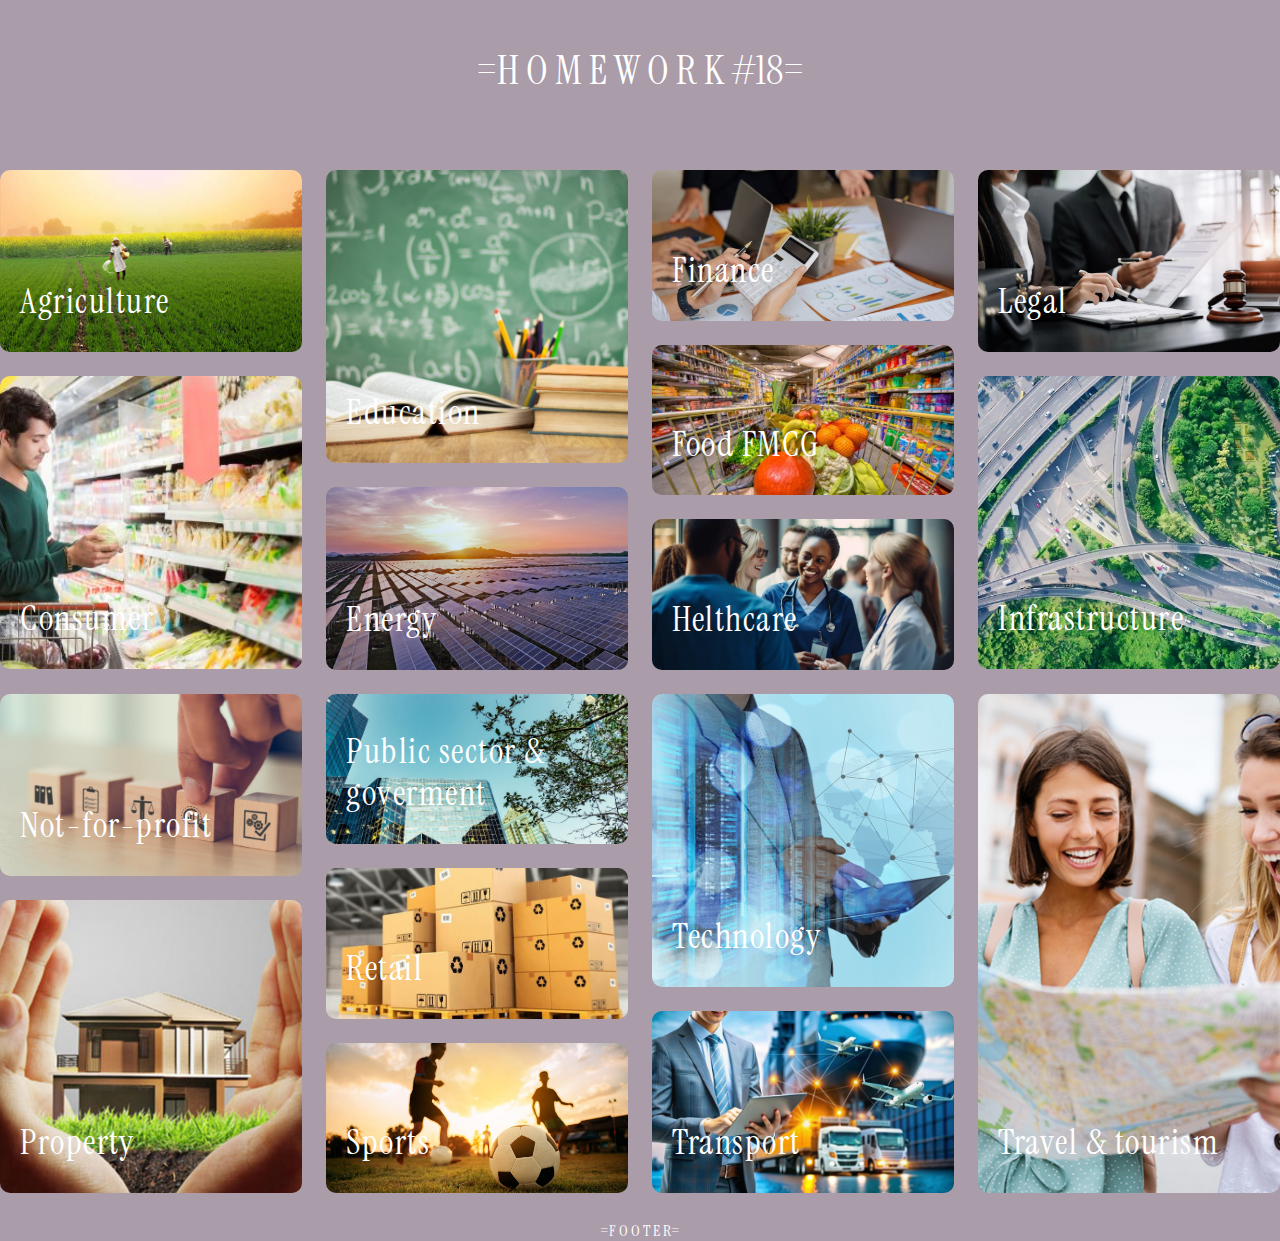
==== lesson__18/index.html @ 0cf14212 "Add files via upload" ====
<!DOCTYPE html>

<html lang="en">
	<head>
	
		<meta charset="UTF-8">
		<meta name="viewport" content="width=device-width, initial-scale=1.0">
		<link rel="stylesheet" href="css/style.css">
		<title>Lesson 18</title>
	</head>
	<body>
		<div class="wrapper">
			<header class="header">
				<div class="header__container">
					<h1 class="header__title">=H O M E W O R K #18=</h1>

				</div>
			</header>
			<main class="grid">
		
						<div class="grid__items">
								<div class="grid__item item">
						   <div class="item__content">   
							 <img class="item__image" src="img/agriculture.png" alt="image">
							 <div class="item__title">
								<span>Agriculture</span>
							</div> 
						  </div>
					     </div>

						 <div class="item">
							<div class="item__content">   
							   <img class="item__image" src="img/education.jpg" alt="image">
							   <div class="item__title">
									<span> Education</span>
								</div> 
							 </div>
							</div>

						   <div class="item">
			                  <div class="item__content">   
							  <img class="item__image" src="img/finance.jpg" alt="image">
							  <div class="item__title">
								<span>Finance</span> 
							</div>
							</div>
						   </div>

						<div class="item">
						   <div class="item__content">   
							<img class="item__image" src="img/legal.png" alt="image">
							<div class="item__title">
								<span>Legal</span>
							</div> 
						  </div>
						 </div>

						
						 <div class="item">
							<div class="item__content">   
								<img class="item__image" src="img/fmcg.jpg" alt="image">
								<div class="item__title">
									<span> Food FMCG </span>
								</div> 
							 </div>
							</div>

						 <div class="item">
							<div class="item__content">   
							  <img class="item__image" src="img/consumer.jpg" alt="image">
							 <div class="item__title">
								<span>Consumer</span> </div>
							</div>
						   </div>
			
							<div class="item">
								<div class="item__content">   
								  <img class="item__image" src="img/infrastructure.png" alt="image">
								  <div class="item__title">
									<span>Infrastructure</span> 
								</div> 
								</div>
								</div>
	
						   <div class="item">
							<div class="item__content">   
							   <img class="item__image" src="img/energy.jpg" alt="image">
							   <div class="item__title">
									<span>Energy</span> 
								</div> 
							 </div>
							</div>

										<div class="item">
											<div class="item__content">   
											<img class="item__image" src="img/healthcare.jpg" alt="image">
											<div class="item__title"> 
												<span>Helthcare</span>
											</div> 
											</div>
										</div>	

									<div class="item">
										<div class="item__content">   
										   <img class="item__image" src="img/not-for-profit.jpg" alt="image">
										<div class="item__title">
											<span>Not-for-profit</span> 
										</div> 
										 </div>
										</div>

										<div class="item">
											<div class="item__content">   
											<img class="item__image" src="img/public-sector.jpg" alt="image">
											<div class="item__title"> 
												<span>Public sector & goverment</span>
											</div>
											</div>		
										</div>	
			
										<div class="item">
											<div class="item__content">   
												<img class="item__image" src="img/technology.png" alt="image">
												<div class="item__title"> 
													<span>Technology</span>
												</div>
											 </div>
											</div>	
		
						<div class="item">
						 <div class="item__content">   
							<img class="item__image" src="img/tourism.png" alt="image">
							<div class="item__title">
								<span>Travel & tourism </span>
							</div> 
						  </div>
						 </div>		

							<div class="item">
								<div class="item__content">   
							   <img class="item__image" src="img/retail.jpg" alt="image">
								   <div class="item__title"> 
									<span>Retail</span> 
									</div> 
								 </div>
								</div>

						 <div class="item">
						 <div class="item__content">   
							<img class="item__image" src="img/Property.jpg" alt="image">
							<div class="item__title">
								<span>Property</span>
							</div> 
						  </div>
						 </div>
									
							<div class="item">
								<div class="item__content">   
								<img class="item__image" src="img/transport.jpg" alt="image">
								<div class="item__title"> 
									<span>Transport</span>
								</div> 
								</div>		
							</div>	

								<div class="item">
								<div class="item__content">   
								<img class="item__image" src="img/sports.jpg" alt="image">
								<div class="item__title"> 
									<span>Sports</span>
								</div> 
								</div>
							</div>	
					
			</div>
				</div>
			</main>
			<footer class="footer">
				<div class="footer__container">
				</div>
				=F O O T E R=
			</footer>
		</div>
	</body>
</html>
---- lesson__18/css/style.css ----
@import url(https://fonts.googleapis.com/css?family=Instrument+Serif:regular,italic);

/* Локальне підключення шрифтів */
@import url("fonts.css");

/* Скидання стилів */
@import url("reset.css");

/* Основні стилі */
body {
color: #fff;
background-color: #aa9ca8;
font-family:"Instrument Serif";
}
.wrapper {
min-height: 100%;
overflow: clip; 
display: flex;
flex-direction: column;
}

.wrapper > main {
flex-grow: 1;
}

[class*="__container"] {
max-width: 1346px;
padding-inline: 15px;
margin: 0 auto;
}

.page {
width: 100%; 
}

.header__title { font-size: 40px;
text-align: center;
padding-block: 50px;}

.grid {
padding-block: 30px;
}

.grid__items {
display: grid;
grid-template-columns: repeat(4, 1fr);
gap: 24px;
}


.item__title {
position: relative;
z-index: 2;

} 
.item__title span {
color: #FFF;
font-size: 35px;
letter-spacing: 1.5px;
line-height: 1.2;
position: absolute;
bottom: 30px;
left: 20px;} 

.item__image {aspect-ratio: 305 / 152;}
.item__content img{
width: 100%;
height: 100%;
object-fit:cover;
border-radius: 10px;
z-index: -1;}	

.item:nth-child(17n + 3),
.item:nth-child(17n + 9),
.item:nth-child(17n + 11),
.item:nth-child(17n + 14),
.item:nth-child(17n + 17) {
grid-row: span 1;	 }

.item:nth-child(17n + 3) .item__content,
.item:nth-child(17n + 5) .item__content,
.item:nth-child(17n + 9) .item__content,
.item:nth-child(17n + 11) .item__content,
.item:nth-child(17n + 14) .item__content,
.item:nth-child(17n + 17) .item__content {
aspect-ratio: 305 / 152;
}

.item:nth-child(17n + 1),
.item:nth-child(17n + 4),
.item:nth-child(17n + 8),
.item:nth-child(17n + 10),
.item:nth-child(17n + 16) {
grid-row: span 2; 
}	

.item:nth-child(17n + 1) .item__content,
.item:nth-child(17n + 4) .item__content,
.item:nth-child(17n + 8) .item__content,
.item:nth-child(17n + 10) .item__content,
.item:nth-child(17n + 16) .item__content {
aspect-ratio: 305 / 184;
}

.item:nth-child(17n + 2),
.item:nth-child(17n + 5),
.item:nth-child(17n + 6),
.item:nth-child(17n + 7),

.item:nth-child(17n + 12),
.item:nth-child(17n + 15) {
grid-row: span 3;
}

.item:nth-child(17n + 2) .item__content,
.item:nth-child(17n + 6) .item__content,
.item:nth-child(17n + 7) .item__content,
.item:nth-child(17n + 12) .item__content,
.item:nth-child(17n + 15) .item__content {
aspect-ratio: 305 / 296;
}


.item:nth-child(17n + 13) {
grid-row: span 5;
}
 
.item:nth-child(17n + 13) .item__content {
aspect-ratio: 305 / 504;
}

@media(max-width: 1000px) {
.item__title span{
font-size: 30px;
bottom: 20px;
left: 10px;} 
}

@media(max-width: 800px) {
.item__title span{
font-size: 20px;
bottom: 10px;
left: 5px;} 
}
	
@media(max-width: 600px) {
.item__title span{
font-size: 15px;
bottom: 10px;
left: 7px;} 
}
@media(max-width: 400px) {
.item__title span{
font-size: 15px;
bottom: 7px;
left: 5px;} 
}
.footer {
text-align: center;
}

.item:nth-child(17n + 14){
grid-row: span 3; 
}
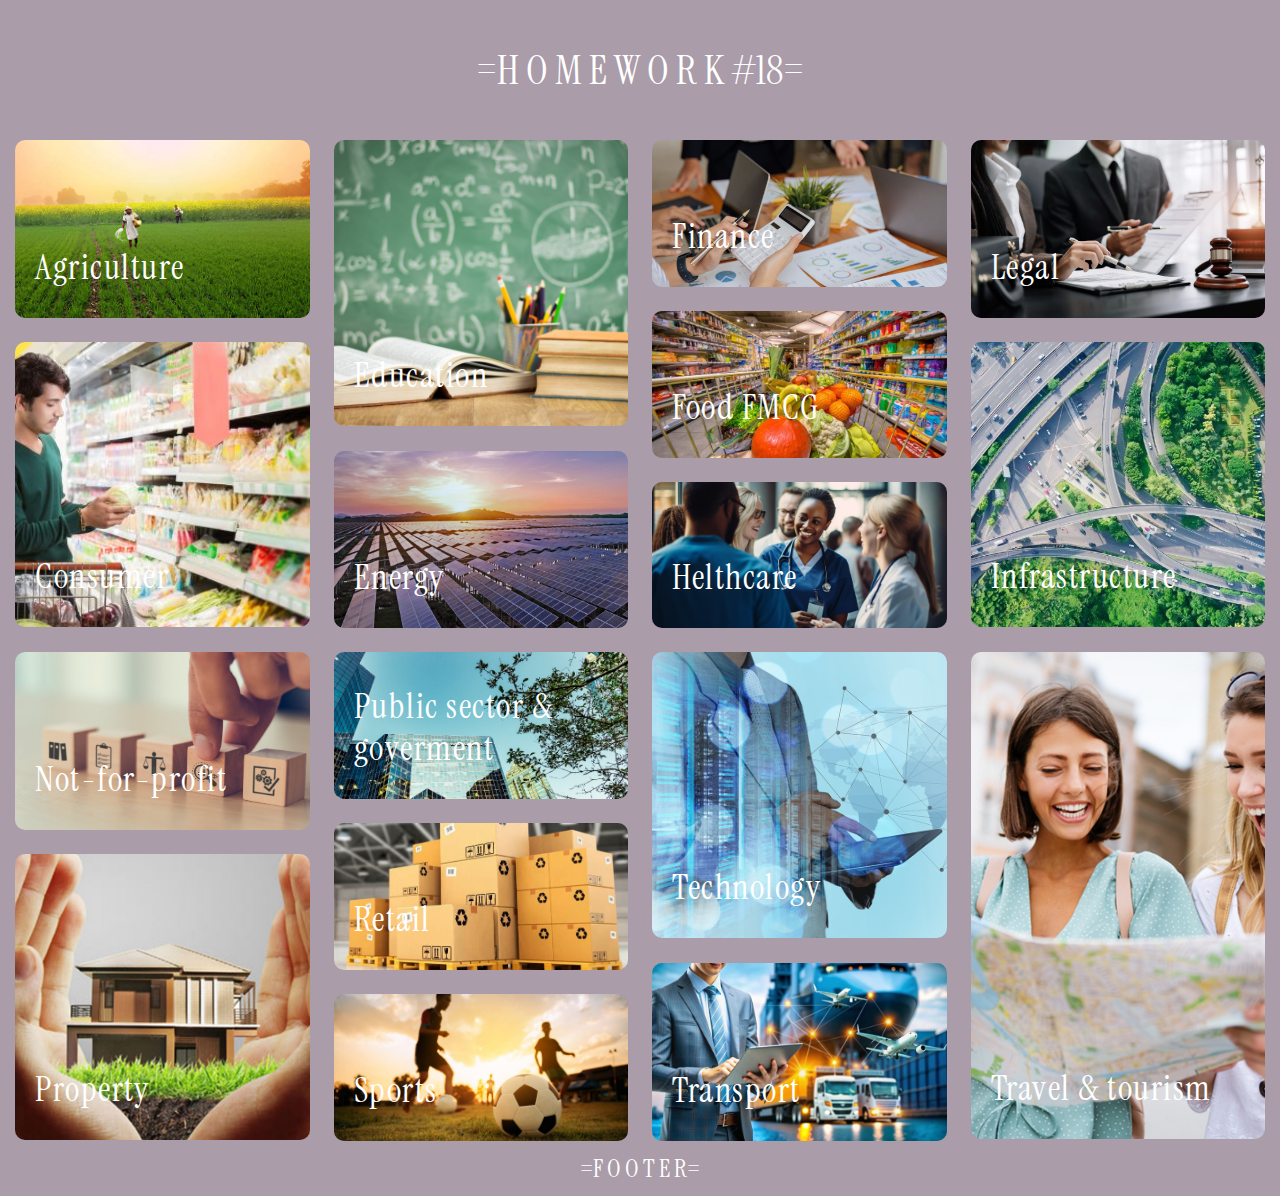
==== commit 0f68eb7e: "Add files via upload" ====
--- a/lesson__18/index.html
+++ b/lesson__18/index.html
@@ -18,6 +18,7 @@
 				</div>
 			</header>
 			<main class="grid">
+				<div class="grid__container">
 		
 						<div class="grid__items">
 								<div class="grid__item item">
@@ -177,10 +178,10 @@
 				</div>
 			</main>
 			<footer class="footer">
-				<div class="footer__container">
+				<div class="footer__container">	
+					=F O O T E R=
 				</div>
-				=F O O T E R=
-			</footer>
+				</footer>
 		</div>
 	</body>
 </html>--- a/lesson__18/css/style.css
+++ b/lesson__18/css/style.css
@@ -38,9 +38,7 @@
 text-align: center;
 padding-block: 50px;}
 
-.grid {
-padding-block: 30px;
-}
+
 
 .grid__items {
 display: grid;
@@ -158,6 +156,8 @@
 }
 .footer {
 text-align: center;
+padding-block: 15px;
+font-size: 25px;
 }
 
 .item:nth-child(17n + 14){
